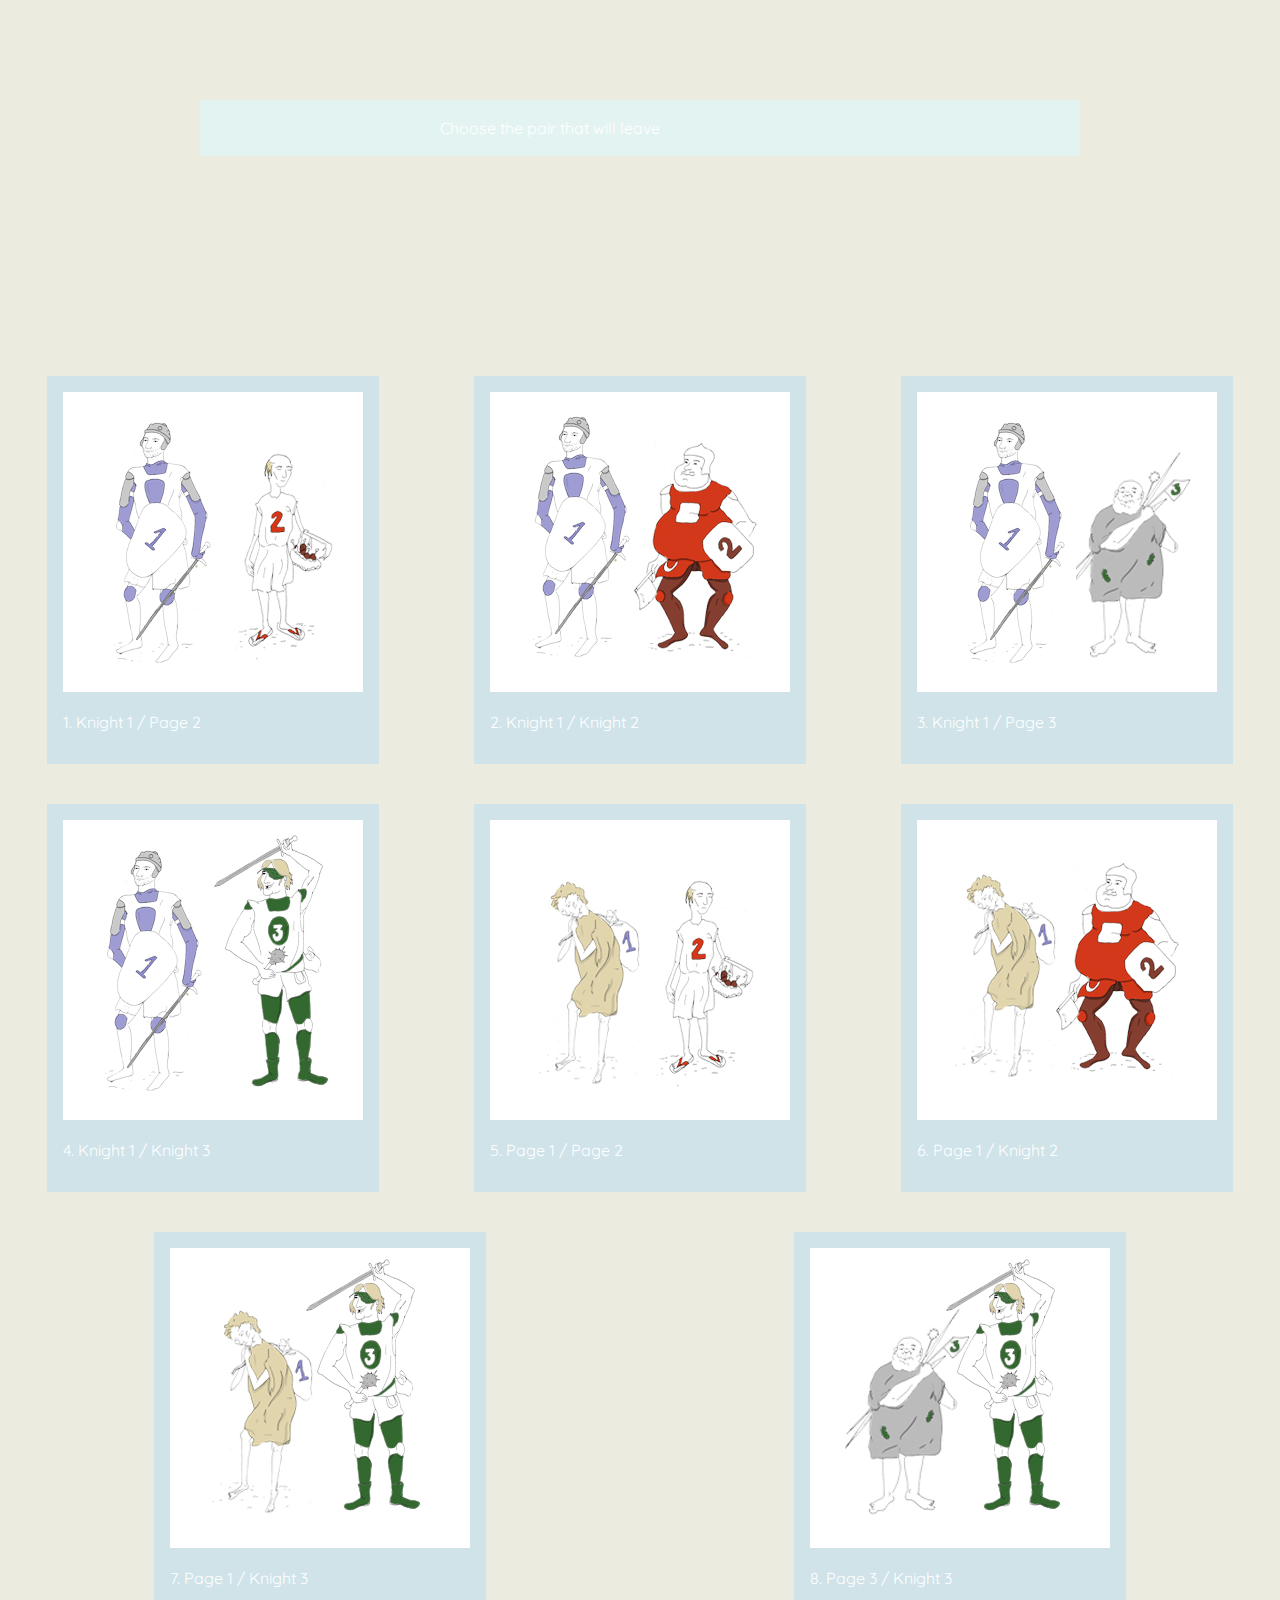
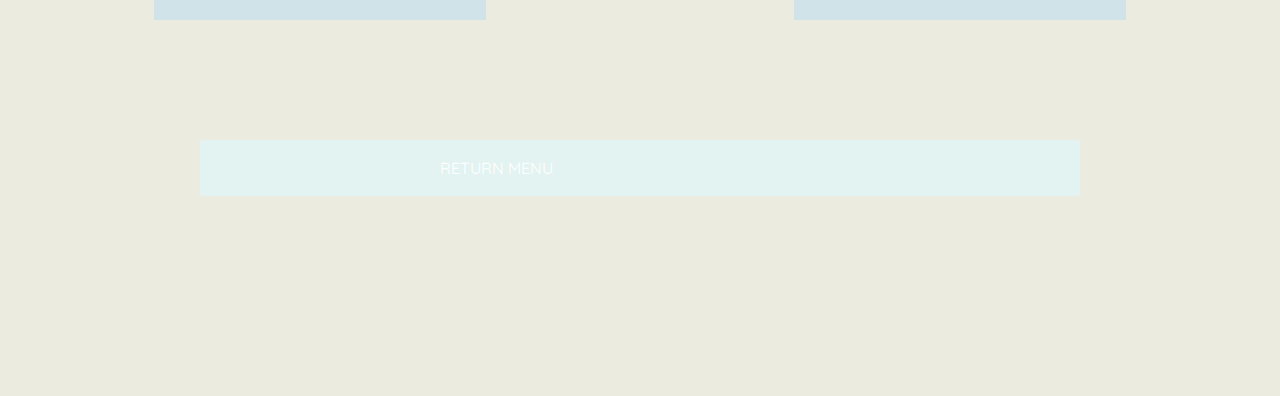
==== choix1.html @ ed2a2f9b "miseenligne2" ====
<!DOCTYPE html>
<html>
  <head>
    <meta charset="utf-8">
    <title>KNIGHT AND PAGES</title>
      <link rel="stylesheet" href="styles/main.css">
        <link href="https://fonts.googleapis.com/css?family=Crete+Round|Playfair+Display|Quicksand:300" rel="stylesheet">
  </head>
  <body>



      <section id="bio">   <section id="bloctexte">
    <p>Choose the pair that will leave </p>
    </section></section>


        <div class="comp-section-content">
        <div class="comp-content">
            <img src="images/C1S2.jpg" alt="">
        <p> <a href="choix1.html"> 1. Knight 1 / Page 2</a></p>
          </div>



          <div class="comp-content">
          <img src="images/C1C2.jpg" alt="">
        <p>  <a href="choix2.html">2. Knight 1 / Knight 2  </a></p>
        </div>


        <div class="comp-content">
        <img src="images/C1S3.jpg" alt="">
        <p> <a href="choix3.html">3. Knight 1 / Page 3</a> </p>
        </div>



          </div>
            </section>




            <div class="comp-section-content">
            <div class="comp-content">
              <img src="images/C1C3.jpg" alt="">
            <p>  <a href="choix4.html">4. Knight 1 / Knight 3</a> </p>
            </div>


            <div class="comp-content">
            <img src="images/S1S2.jpg" alt="">
            <p> <a href="choix5.html">5. Page 1 / Page 2</a></p>
            </div>

            <div class="comp-content">
                <img src="images/S1C2.jpg" alt="">
            <p><a href="choix6.html">6. Page 1 / Knight 2</a> </p>
              </div>




              </div>
                </section>








                    <div class="comp-section-content">
                    <div class="comp-content">
                      <img src="images/S1C3.jpg" alt="">
                    <p> <a href="choix7.html">7. Page 1 / Knight 3</a> </p>
                    </div>


                    <div class="comp-content">
                    <img src="images/S3C3.jpg" alt="">
                    <p> <a href="choix8.html">8. Page 3 / Knight 3</a> </p>
                    </div>





                      </div>
                        </section>



                        <section id="bio">   <section id="bloctexte">

                              <p> <a href="index.html">RETURN MENU</a></p></section></section>



  </body>
</html>
---- styles/main.css ----
body
{ background-color: #ebebe0;
color : #ffffff;
font-family: 'League Script', bold;
background-image:url('images/riviere.jpg');
margin:0;

}

h1 {
font-size: 90px;
text-align: center;
  padding-left: 200px;
padding-right: 200px;
padding-top: 5px;
padding-bottom: 5px;}


h2
{font-family: 'Quicksand', sans-serif;
font-size: 1,2em;
}

p
{font-family: 'Quicksand', sans-serif;


}

h3{
  font-family: 'Quicksand', sans-serif;
  font-size: 2em;
  text-align: center;

}



#bio {
padding-left: 200px;
padding-right: 200px;
padding-top: 100px;
padding-bottom: 200px;
text-align: justify;
font-family: 'Quicksand', sans-serif;
}



#play {

  padding-left: 100px;
  padding-right: 200px;
  padding-top: 2px;
  padding-bottom: 2px;
  border-top: 0px solid #ffffff;
  border-bottom: 0,2px solid #ffffff;
      border-left: 0,2px solid #ffffff;
      border-right: 0,2px solid #ffffff;
  border-radius: 0px 0px 0px 0px;
  background-color: #ffffff;
    background: rgba(221,249,251,0.6);
}


#comp {
  background:#12717B;
  color: #F4FDFE;  }

  #bloctexte
  {padding-left: 240px;
  padding-right: 200px;
  padding-top: 2px;
  padding-bottom: 2px;
  border-top: 0px solid #ffffff;
  border-bottom: 0,2px solid #ffffff;
      border-left: 0,2px solid #ffffff;
      border-right: 0,2px solid #ffffff;
  border-radius: 0px 0px 0px 0px;
  background-color: #ffffff;
    background: rgba(221,249,251,0.6);}


  h4 {
font-family: 'Quicksand', sans-serif;
font-style: italic;
font-size: 12px;

  }

  h2 {
  font-family: 'League Script', cursive;
    font-size: 2em;

  }

  .comp-section-content {
    display: flex;
    justify-content: space-around;}



.comp-content {
font-family: 'League Script', cursive;
    margin: 20px;
    width: auto;
    background-color: #cfe3e9;
    padding: 1em;
    display: block;
padding: 1em;
float: right;
}


a
{
color: white;
text-decoration: none;
text-align: center;
}
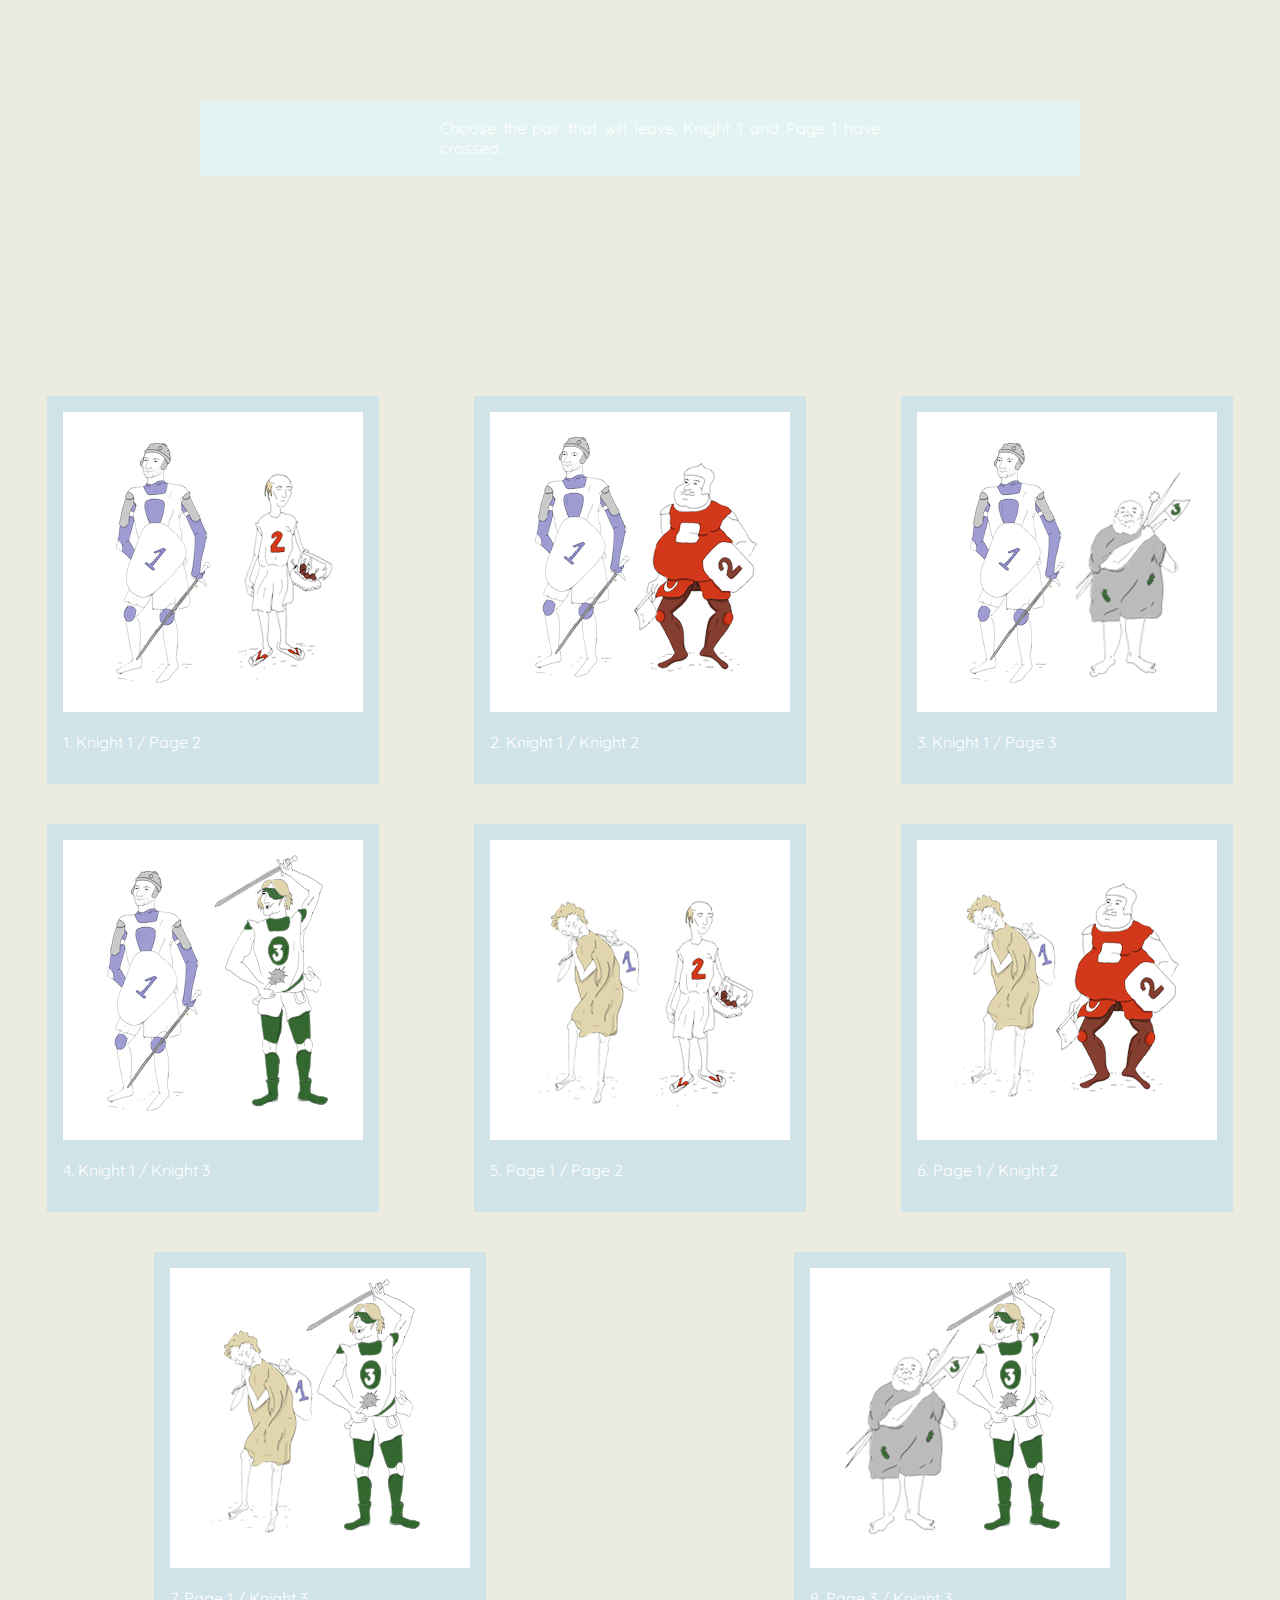
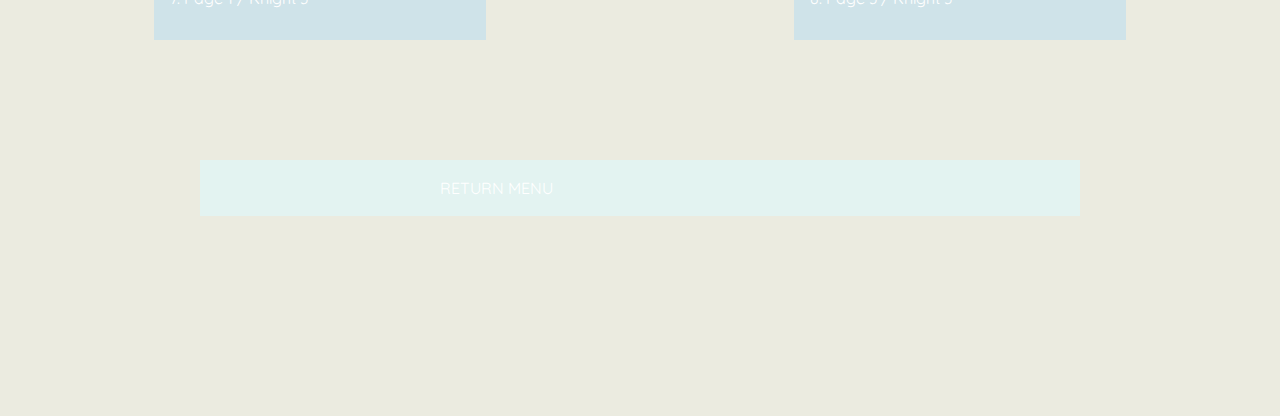
==== commit 12e550b8: "3" ====
--- a/choix1.html
+++ b/choix1.html
@@ -11,7 +11,7 @@
 
 
       <section id="bio">   <section id="bloctexte">
-    <p>Choose the pair that will leave </p>
+    <p>Choose the pair that will leave, Knight 1 and Page 1 have crossed.</p>
     </section></section>
 
 
